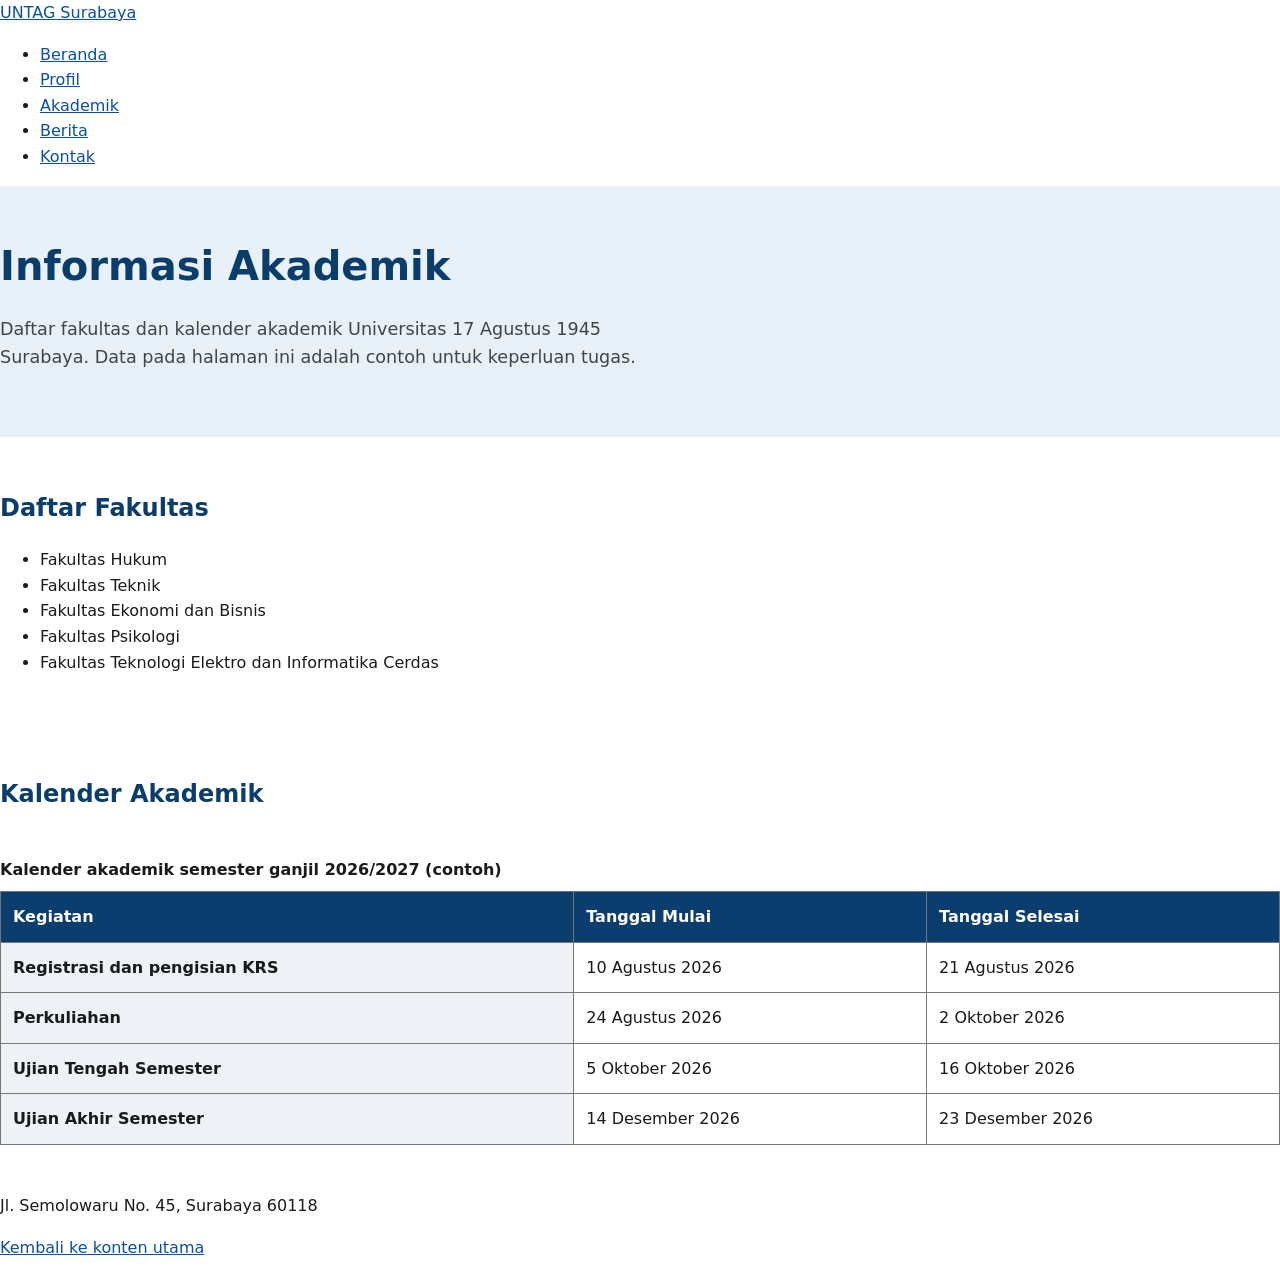
==== akademik.html @ b1e9a4be "tambah halaman akademik" ====
<!DOCTYPE html>
<html lang="id">
<head>
  <meta charset="UTF-8">
  <meta name="viewport" content="width=device-width, initial-scale=1.0">
  <title>Informasi Akademik - Universitas 17 Agustus 1945 Surabaya</title>
  <link rel="stylesheet" href="style.css">
</head>
<body>
  <a class="skip-link" href="#konten-utama">Lewati ke konten utama</a>

  <header>
    <a class="brand" href="index.html">UNTAG Surabaya</a>
    <nav aria-label="Menu utama">
      <ul>
        <li><a href="index.html">Beranda</a></li>
        <li><a href="profil.html">Profil</a></li>
        <li><a href="akademik.html" aria-current="page">Akademik</a></li>
        <li><a href="berita.html">Berita</a></li>
        <li><a href="kontak.html">Kontak</a></li>
      </ul>
    </nav>
  </header>

  <main id="konten-utama" tabindex="-1">
    <section class="hero">
      <h1>Informasi Akademik</h1>
      <p>Daftar fakultas dan kalender akademik Universitas 17 Agustus 1945 Surabaya. Data pada halaman ini adalah contoh untuk keperluan tugas.</p>
    </section>

    <section aria-labelledby="judul-fakultas">
      <h2 id="judul-fakultas">Daftar Fakultas</h2>
      <ul>
        <li>Fakultas Hukum</li>
        <li>Fakultas Teknik</li>
        <li>Fakultas Ekonomi dan Bisnis</li>
        <li>Fakultas Psikologi</li>
        <li>Fakultas Teknologi Elektro dan Informatika Cerdas</li>
      </ul>
    </section>

    <section aria-labelledby="judul-kalender">
      <h2 id="judul-kalender">Kalender Akademik</h2>
      <div class="tabel-wrap" role="region" aria-labelledby="judul-kalender" tabindex="0">
        <table>
          <caption>Kalender akademik semester ganjil 2026/2027 (contoh)</caption>
          <thead>
            <tr>
              <th scope="col">Kegiatan</th>
              <th scope="col">Tanggal Mulai</th>
              <th scope="col">Tanggal Selesai</th>
            </tr>
          </thead>
          <tbody>
            <tr>
              <th scope="row">Registrasi dan pengisian KRS</th>
              <td>10 Agustus 2026</td>
              <td>21 Agustus 2026</td>
            </tr>
            <tr>
              <th scope="row">Perkuliahan</th>
              <td>24 Agustus 2026</td>
              <td>2 Oktober 2026</td>
            </tr>
            <tr>
              <th scope="row">Ujian Tengah Semester</th>
              <td>5 Oktober 2026</td>
              <td>16 Oktober 2026</td>
            </tr>
            <tr>
              <th scope="row">Ujian Akhir Semester</th>
              <td>14 Desember 2026</td>
              <td>23 Desember 2026</td>
            </tr>
          </tbody>
        </table>
      </div>
    </section>
  </main>

  <footer>
    <p>Jl. Semolowaru No. 45, Surabaya 60118</p>
    <p><a href="#konten-utama">Kembali ke konten utama</a></p>
  </footer>
</body>
</html>
---- style.css ----
/* ===== Dasar ===== */
:root {
  --biru: #0b3d6b;
  --biru-muda: #e8f0f8;
  --teks: #1a1a1a;
  --teks-lembut: #444444;
  --putih: #ffffff;
  --fokus: #b45309;
}
* { box-sizing: border-box; }
html { font-size: 100%; scroll-behavior: smooth; }
body {
  margin: 0;
  font-family: system-ui, "Segoe UI", Arial, sans-serif;
  line-height: 1.6;
  color: var(--teks);
  background: var(--putih);
}
@media (prefers-reduced-motion: reduce) {
  html { scroll-behavior: auto; }
}

/* ===== Skip link: tampil saat menerima fokus ===== */
.skip-link {
  position: absolute;
  left: 1rem;
  top: -4rem;
  background: var(--putih);
  color: var(--biru);
  padding: .75rem 1rem;
  border: 2px solid var(--biru);
  z-index: 100;
}
.skip-link:focus { top: 1rem; }

/* ===== Teks tersembunyi visual, tetap dibaca screen reader ===== */
.sr-only {
  position: absolute;
  width: 1px; height: 1px;
  margin: -1px; padding: 0;
  overflow: hidden;
  clip: rect(0, 0, 0, 0);
  white-space: nowrap;
  border: 0;
}

/* ===== Indikator fokus yang jelas ===== */
a:focus-visible, button:focus-visible,
input:focus-visible, textarea:focus-visible, select:focus-visible {
  outline: 3px solid var(--fokus);
  outline-offset: 3px;
}

/* ===== Header dan navigasi ===== */
.header-situs { background: var(--biru); color: var(--putih); }
.header-situs .wadah {
  display: flex; flex-wrap: wrap;
  align-items: center; justify-content: space-between;
  gap: 1rem; padding: 1rem;
}
.merek { font-size: 1.25rem; font-weight: 700; margin: 0; }
.menu { display: flex; flex-wrap: wrap; gap: .5rem; list-style: none; margin: 0; padding: 0; }
.menu a {
  display: inline-block;
  padding: .5rem .9rem;
  color: var(--putih);
  text-decoration: none;
  border-radius: 4px;
}
.menu a:hover { text-decoration: underline; }
.menu a[aria-current="page"] {
  background: var(--putih);
  color: var(--biru);
  font-weight: 700;
}
.header-situs a:focus-visible { outline-color: #ffd37a; }

/* ===== Konten ===== */
.wadah { max-width: 68rem; margin: 0 auto; padding: 0 1rem; }
main:focus { outline: none; }
.hero { background: var(--biru-muda); padding: 3rem 0; }
.hero h1 { font-size: clamp(1.75rem, 4vw, 2.5rem); margin: 0 0 .75rem; color: var(--biru); }
.hero p { max-width: 42rem; color: var(--teks-lembut); font-size: 1.1rem; }
section { padding: 2rem 0; }
h2 { color: var(--biru); }
.tombol {
  display: inline-block;
  background: var(--biru); color: var(--putih);
  padding: .75rem 1.25rem;
  border-radius: 4px; text-decoration: none; font-weight: 600;
}
.tombol:hover { background: #082b4c; }
a { color: #0a4fa3; }
.kartu-grid { display: grid; gap: 1rem; grid-template-columns: repeat(auto-fit, minmax(16rem, 1fr)); padding: 0; list-style: none; }
.kartu { border: 1px solid #c9d3de; border-radius: 6px; padding: 1rem 1.25rem; }
.kartu h3 { margin-top: 0; }

/* ===== Footer ===== */
.footer-situs { background: #f2f4f7; border-top: 1px solid #c9d3de; padding: 1.5rem 0; margin-top: 2rem; }

/* ===== Data singkat ===== */
.data-singkat { display: grid; grid-template-columns: max-content 1fr; gap: .5rem 1.5rem; margin: 0; }
.data-singkat dt { font-weight: 700; }
.data-singkat dd { margin: 0; }
@media (max-width: 36rem) {
  .data-singkat { grid-template-columns: 1fr; gap: 0; }
  .data-singkat dd { margin-bottom: .75rem; }
}

.tabel-wrap {
  overflow-x: auto;
}

table {
  width: 100%;
  border-collapse: collapse;
  margin-top: 1rem;
}

caption {
  text-align: left;
  font-weight: bold;
  padding: 0.5rem 0;
}

th, td {
  border: 1px solid #767676;
  padding: 0.75rem;
  text-align: left;
}

thead th {
  background-color: #0b3d6e;
  color: #ffffff;
}

tbody th {
  background-color: #eef2f7;
}

.tabel-wrap:focus-visible {
  outline: 3px solid #ff8c00;
  outline-offset: 2px;
}
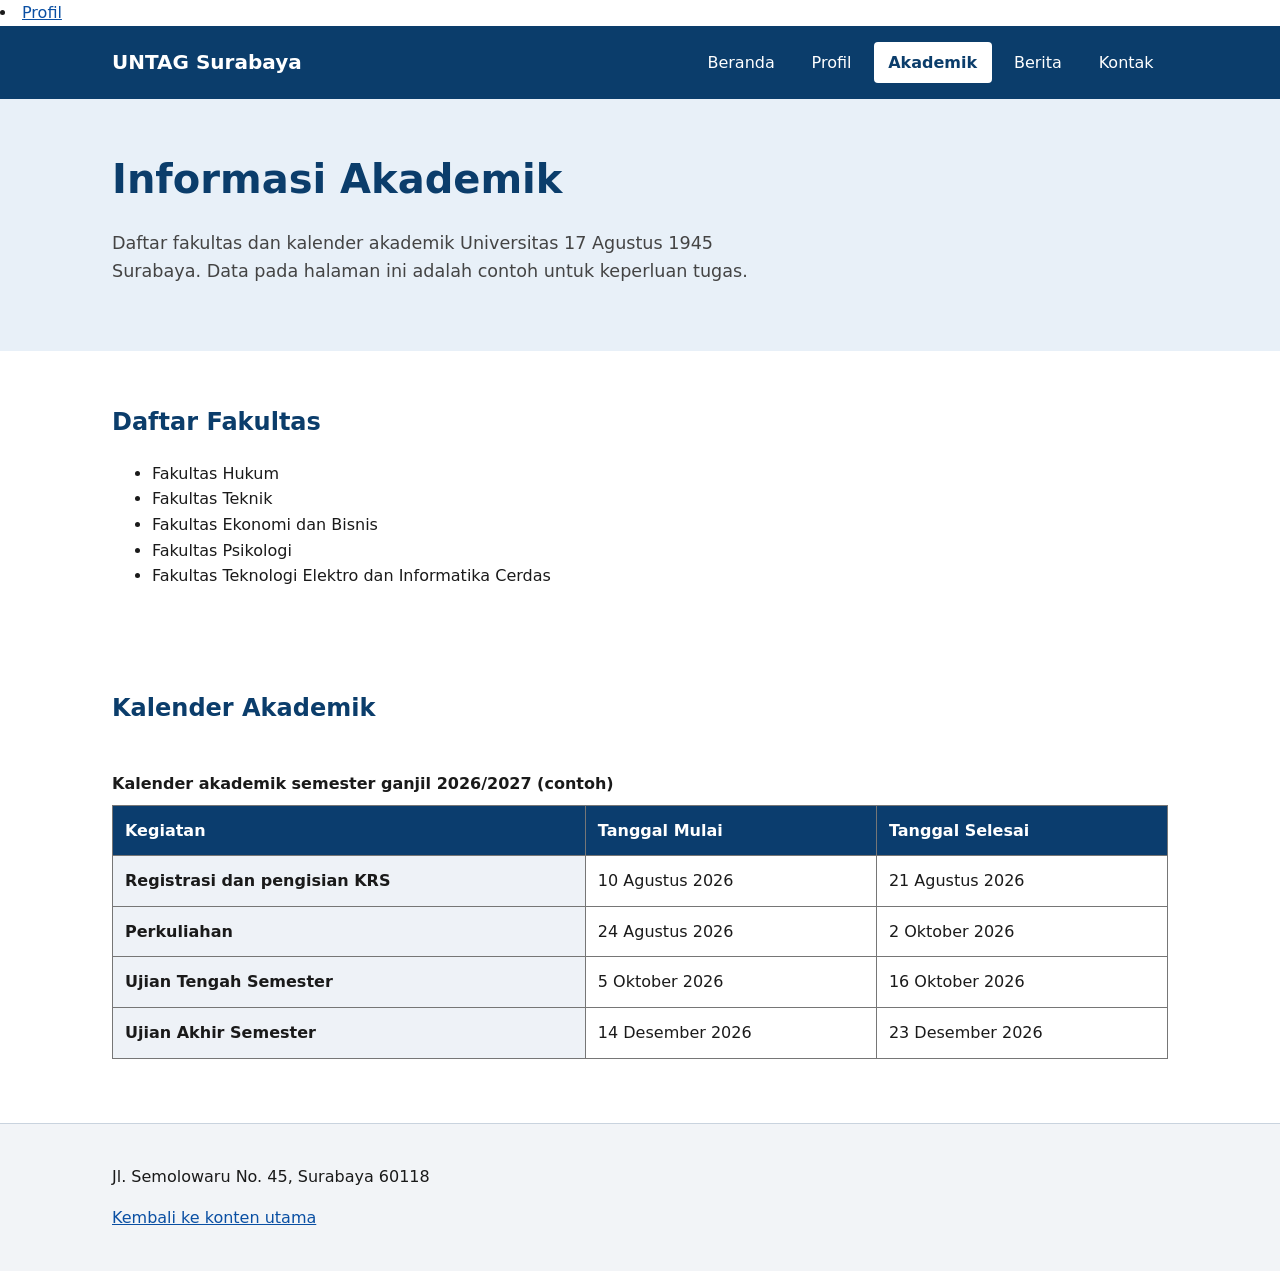
==== commit 8077dd9f: "perbaiki tampilan halaman akademik" ====
--- a/akademik.html
+++ b/akademik.html
@@ -2,85 +2,96 @@
 <html lang="id">
 <head>
   <meta charset="UTF-8">
-  <meta name="viewport" content="width=device-width, initial-scale=1.0">
-  <title>Informasi Akademik - Universitas 17 Agustus 1945 Surabaya</title>
+ <li><a href="profil.html">Profil</a></li>
+<meta name="description" content="Daftar fakultas dan kalender akademik Universitas 17 Agustus 1945 Surabaya.">
+ <title>Informasi Akademik - Universitas 17 Agustus 1945 Surabaya</title>
   <link rel="stylesheet" href="style.css">
 </head>
 <body>
-  <a class="skip-link" href="#konten-utama">Lewati ke konten utama</a>
+  <a href="#konten-utama" class="skip-link">Lewati ke konten utama</a>
 
-  <header>
-    <a class="brand" href="index.html">UNTAG Surabaya</a>
-    <nav aria-label="Menu utama">
-      <ul>
-        <li><a href="index.html">Beranda</a></li>
-        <li><a href="profil.html">Profil</a></li>
-        <li><a href="akademik.html" aria-current="page">Akademik</a></li>
-        <li><a href="berita.html">Berita</a></li>
-        <li><a href="kontak.html">Kontak</a></li>
-      </ul>
-    </nav>
+  <header class="header-situs">
+    <div class="wadah">
+      <p class="merek">UNTAG Surabaya</p>
+      <nav aria-label="Navigasi utama">
+        <ul class="menu">
+          <li><a href="index.html">Beranda</a></li>
+         <li><a href="profil.html">Profil</a></li>
+          <li><a href="akademik.html" aria-current="page">Akademik</a></li>
+          <li><a href="berita.html">Berita</a></li>
+          <li><a href="kontak.html">Kontak</a></li>
+        </ul>
+      </nav>
+    </div>
   </header>
 
-  <main id="konten-utama" tabindex="-1">
-    <section class="hero">
-      <h1>Informasi Akademik</h1>
-      <p>Daftar fakultas dan kalender akademik Universitas 17 Agustus 1945 Surabaya. Data pada halaman ini adalah contoh untuk keperluan tugas.</p>
+    <main id="konten-utama" tabindex="-1">
+    <section class="hero" aria-labelledby="judul-akademik">
+      <div class="wadah">
+        <h1 id="judul-akademik">Informasi Akademik</h1>
+        <p>Daftar fakultas dan kalender akademik Universitas 17 Agustus 1945 Surabaya. Data pada halaman ini adalah contoh untuk keperluan tugas.</p>
+      </div>
     </section>
 
     <section aria-labelledby="judul-fakultas">
-      <h2 id="judul-fakultas">Daftar Fakultas</h2>
-      <ul>
-        <li>Fakultas Hukum</li>
-        <li>Fakultas Teknik</li>
-        <li>Fakultas Ekonomi dan Bisnis</li>
-        <li>Fakultas Psikologi</li>
-        <li>Fakultas Teknologi Elektro dan Informatika Cerdas</li>
-      </ul>
+      <div class="wadah">
+        <h2 id="judul-fakultas">Daftar Fakultas</h2>
+        <ul>
+          <li>Fakultas Hukum</li>
+          <li>Fakultas Teknik</li>
+          <li>Fakultas Ekonomi dan Bisnis</li>
+          <li>Fakultas Psikologi</li>
+          <li>Fakultas Teknologi Elektro dan Informatika Cerdas</li>
+        </ul>
+      </div>
     </section>
 
     <section aria-labelledby="judul-kalender">
-      <h2 id="judul-kalender">Kalender Akademik</h2>
-      <div class="tabel-wrap" role="region" aria-labelledby="judul-kalender" tabindex="0">
-        <table>
-          <caption>Kalender akademik semester ganjil 2026/2027 (contoh)</caption>
-          <thead>
-            <tr>
-              <th scope="col">Kegiatan</th>
-              <th scope="col">Tanggal Mulai</th>
-              <th scope="col">Tanggal Selesai</th>
-            </tr>
-          </thead>
-          <tbody>
-            <tr>
-              <th scope="row">Registrasi dan pengisian KRS</th>
-              <td>10 Agustus 2026</td>
-              <td>21 Agustus 2026</td>
-            </tr>
-            <tr>
-              <th scope="row">Perkuliahan</th>
-              <td>24 Agustus 2026</td>
-              <td>2 Oktober 2026</td>
-            </tr>
-            <tr>
-              <th scope="row">Ujian Tengah Semester</th>
-              <td>5 Oktober 2026</td>
-              <td>16 Oktober 2026</td>
-            </tr>
-            <tr>
-              <th scope="row">Ujian Akhir Semester</th>
-              <td>14 Desember 2026</td>
-              <td>23 Desember 2026</td>
-            </tr>
-          </tbody>
-        </table>
+      <div class="wadah">
+        <h2 id="judul-kalender">Kalender Akademik</h2>
+        <div class="tabel-wrap" role="region" aria-labelledby="judul-kalender" tabindex="0">
+          <table>
+            <caption>Kalender akademik semester ganjil 2026/2027 (contoh)</caption>
+            <thead>
+              <tr>
+                <th scope="col">Kegiatan</th>
+                <th scope="col">Tanggal Mulai</th>
+                <th scope="col">Tanggal Selesai</th>
+              </tr>
+            </thead>
+            <tbody>
+              <tr>
+                <th scope="row">Registrasi dan pengisian KRS</th>
+                <td>10 Agustus 2026</td>
+                <td>21 Agustus 2026</td>
+              </tr>
+              <tr>
+                <th scope="row">Perkuliahan</th>
+                <td>24 Agustus 2026</td>
+                <td>2 Oktober 2026</td>
+              </tr>
+              <tr>
+                <th scope="row">Ujian Tengah Semester</th>
+                <td>5 Oktober 2026</td>
+                <td>16 Oktober 2026</td>
+              </tr>
+              <tr>
+                <th scope="row">Ujian Akhir Semester</th>
+                <td>14 Desember 2026</td>
+                <td>23 Desember 2026</td>
+              </tr>
+            </tbody>
+          </table>
+        </div>
       </div>
     </section>
   </main>
 
-  <footer>
-    <p>Jl. Semolowaru No. 45, Surabaya 60118</p>
-    <p><a href="#konten-utama">Kembali ke konten utama</a></p>
+  <footer class="footer-situs">
+    <div class="wadah">
+      <p>Jl. Semolowaru No. 45, Surabaya 60118</p>
+      <p><a href="#konten-utama">Kembali ke konten utama</a></p>
+    </div>
   </footer>
 </body>
 </html>
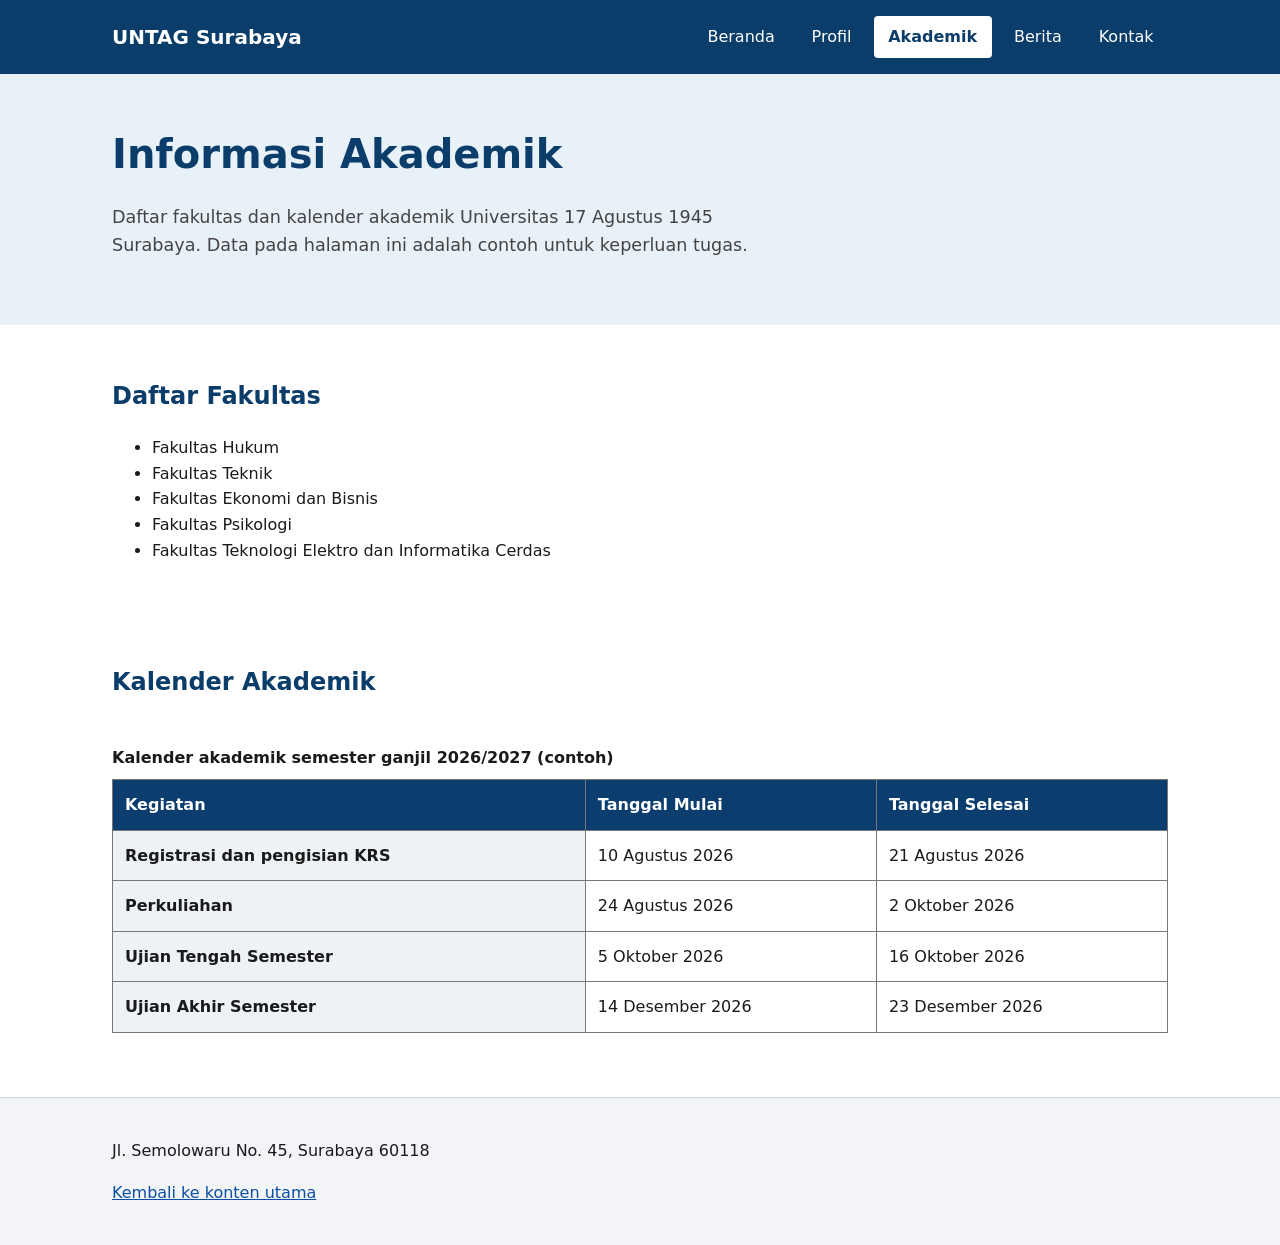
==== commit 4eeebb39: "perbaiki head halaman akademik" ====
--- a/akademik.html
+++ b/akademik.html
@@ -2,12 +2,12 @@
 <html lang="id">
 <head>
   <meta charset="UTF-8">
- <li><a href="profil.html">Profil</a></li>
-<meta name="description" content="Daftar fakultas dan kalender akademik Universitas 17 Agustus 1945 Surabaya.">
+  <meta name="viewport" content="width=device-width, initial-scale=1.0">
+  <meta name="description" content="Daftar fakultas dan kalender akademik Universitas 17 Agustus 1945 Surabaya.">
  <title>Informasi Akademik - Universitas 17 Agustus 1945 Surabaya</title>
   <link rel="stylesheet" href="style.css">
 </head>
-<body>
+<body>  
   <a href="#konten-utama" class="skip-link">Lewati ke konten utama</a>
 
   <header class="header-situs">
